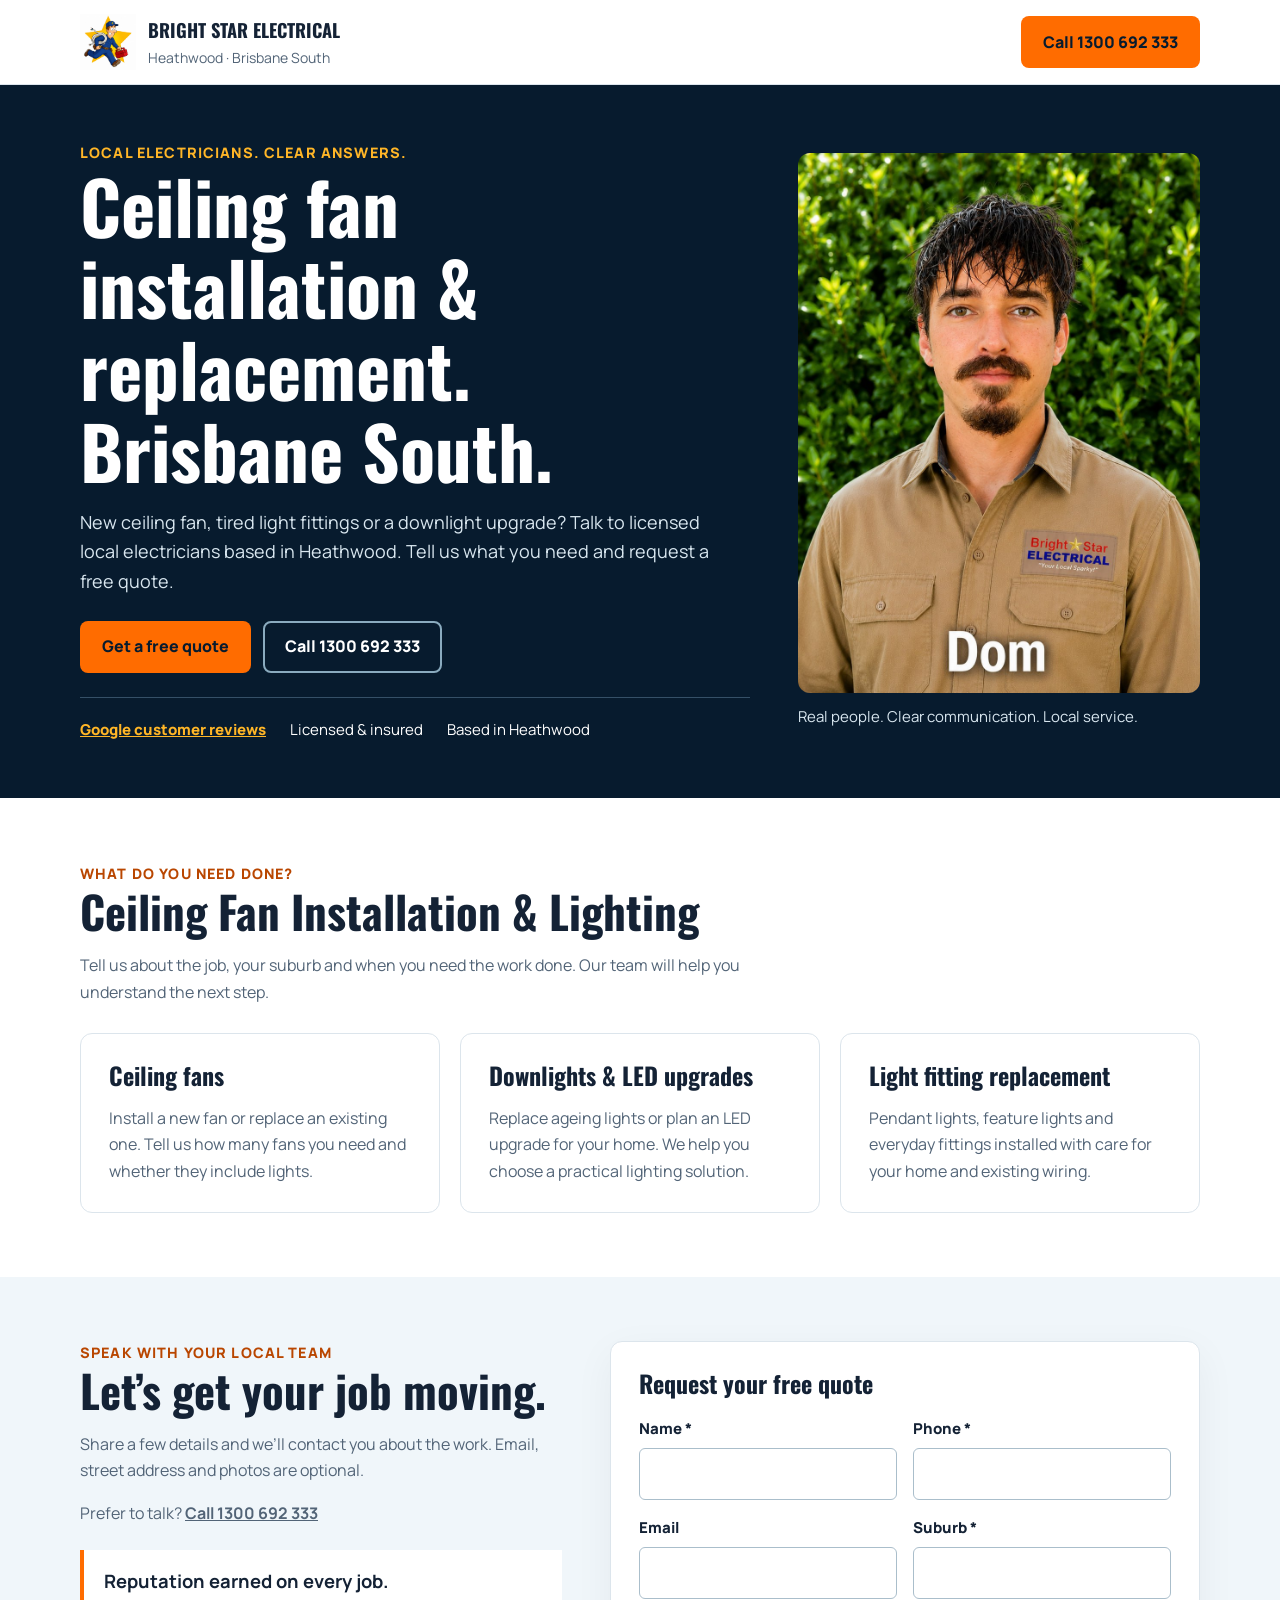
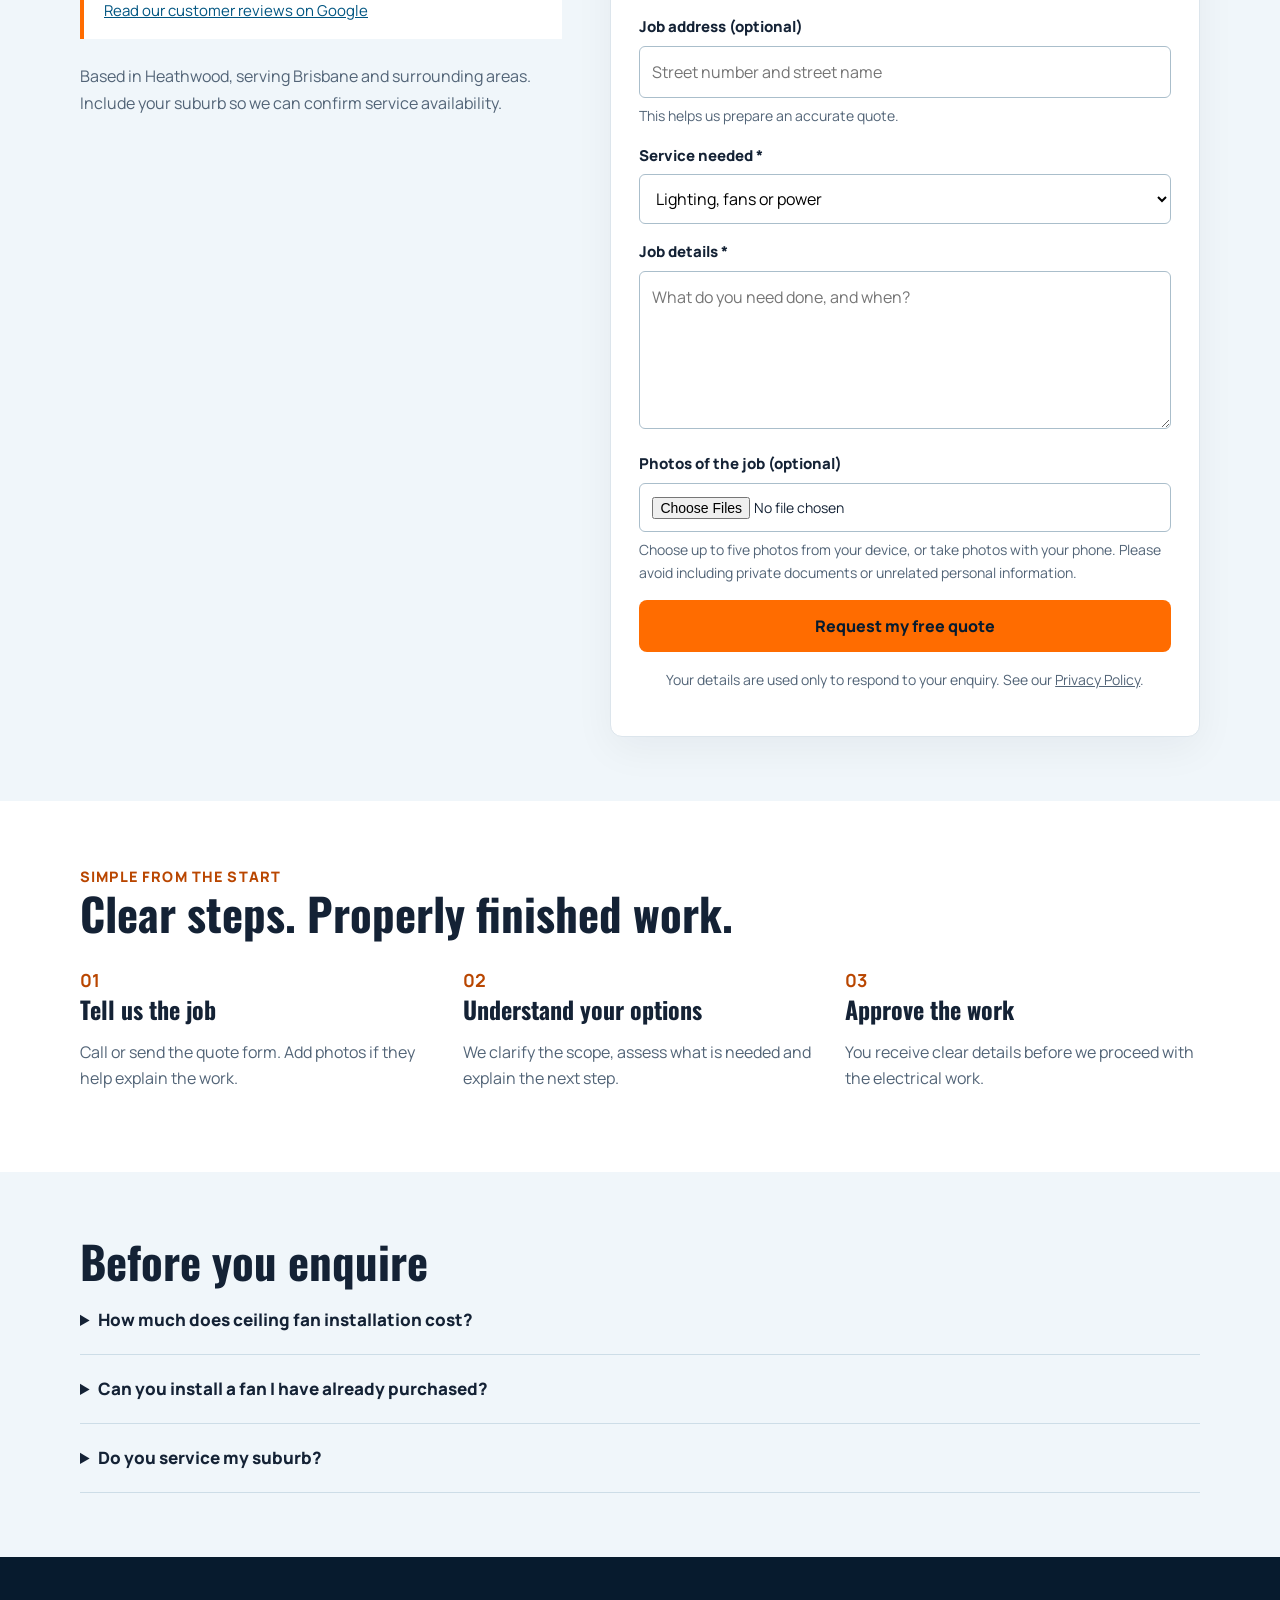
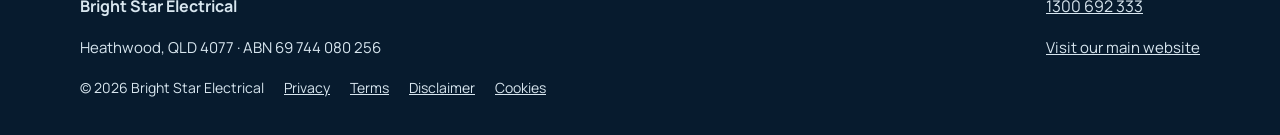
==== ceiling-fans-lighting.html @ 58c9fb5f "Add focused BSE service landing pages for paid search Reuse the confirmed-enquiry handler, add mobil" ====
<!doctype html>
<html lang="en-AU"><head><meta charset="utf-8"><meta name="viewport" content="width=device-width,initial-scale=1"><title>Ceiling Fan Installation & Lighting | Bright Star Electrical | Brisbane South</title><meta name="description" content="Ceiling Fan Installation & Lighting in Brisbane South. Licensed Heathwood-based electricians. Call 1300 692 333 or request a free quote."><meta name="theme-color" content="#071b2e"><meta name="format-detection" content="telephone=no"><link rel="canonical" href="https://www.brightstarelectrical.com.au/ceiling-fans-lighting.html"><link rel="icon" href="images/favicon.gif"><link rel="preconnect" href="https://fonts.googleapis.com"><link rel="preconnect" href="https://fonts.gstatic.com" crossorigin><link href="https://fonts.googleapis.com/css2?family=Manrope:wght@400;500;600;700;800&amp;family=Oswald:wght@500;600;700&amp;display=swap" rel="stylesheet"><link rel="stylesheet" href="landing.css"></head><body>
<header class="nav"><div class="wrap"><a class="brand" href="/"><img src="images/logo.jpg" alt="" width="56" height="56"><div><strong>BRIGHT STAR ELECTRICAL</strong><small>Heathwood · Brisbane South</small></div></a><a class="btn btn-primary" href="tel:1300692333">Call 1300 692 333</a></div></header>
<main><section class="hero"><div class="wrap hero-grid"><div><div class="eyebrow">Local electricians. Clear answers.</div><h1>Ceiling fan installation & replacement.<br>Brisbane South.</h1><p>New ceiling fan, tired light fittings or a downlight upgrade? Talk to licensed local electricians based in Heathwood. Tell us what you need and request a free quote.</p><div class="actions"><a class="btn btn-primary" href="#quote">Get a free quote</a><a class="btn btn-secondary" href="tel:1300692333">Call 1300 692 333</a></div><div class="trust"><a href="https://www.google.com/maps/place/Bright+Star+Electrical/@-27.5869252,152.9959677,13z/data=!4m8!3m7!1s0x6b9149dbbbc18e19:0xa3fe6ffea53fcfa1!8m2!3d-27.6314186!4d152.9908983!9m1!1b1!16s%2Fg%2F11h1mg3xy0?entry=ttu&amp;g_ep=EgoyMDI2MDkxNS4wIKXMDSoASAFQAw%3D%3D" target="_blank" rel="noopener">Google customer reviews</a><span>Licensed &amp; insured</span><span>Based in Heathwood</span></div></div><figure class="hero-photo"><img src="images/team-dom.jpg" alt="Dom, Bright Star Electrical foreman and technician" width="540" height="540" fetchpriority="high"><figcaption>Real people. Clear communication. Local service.</figcaption></figure></div></section>
<section class="section"><div class="wrap"><div class="eyebrow">What do you need done?</div><h2>Ceiling Fan Installation & Lighting</h2><p class="intro">Tell us about the job, your suburb and when you need the work done. Our team will help you understand the next step.</p><div class="cards"><article class="card"><h3>Ceiling fans</h3><p>Install a new fan or replace an existing one. Tell us how many fans you need and whether they include lights.</p></article><article class="card"><h3>Downlights & LED upgrades</h3><p>Replace ageing lights or plan an LED upgrade for your home. We help you choose a practical lighting solution.</p></article><article class="card"><h3>Light fitting replacement</h3><p>Pendant lights, feature lights and everyday fittings installed with care for your home and existing wiring.</p></article></div></div></section>
<section class="section quote" id="quote"><div class="wrap quote-grid"><div class="quote-copy"><div class="eyebrow">Speak with your local team</div><h2>Let’s get your job moving.</h2><p>Share a few details and we’ll contact you about the work. Email, street address and photos are optional.</p><p>Prefer to talk? <a href="tel:1300692333"><strong>Call 1300 692 333</strong></a></p><div class="rating"><strong>Reputation earned on every job.</strong><a href="https://www.google.com/maps/place/Bright+Star+Electrical/@-27.5869252,152.9959677,13z/data=!4m8!3m7!1s0x6b9149dbbbc18e19:0xa3fe6ffea53fcfa1!8m2!3d-27.6314186!4d152.9908983!9m1!1b1!16s%2Fg%2F11h1mg3xy0?entry=ttu&amp;g_ep=EgoyMDI2MDkxNS4wIKXMDSoASAFQAw%3D%3D" target="_blank" rel="noopener">Read our customer reviews on Google</a></div><p>Based in Heathwood, serving Brisbane and surrounding areas. Include your suburb so we can confirm service availability.</p></div><form class="form" id="website-quote-form" enctype="multipart/form-data"><h3 style="margin-bottom:1.25rem">Request your free quote</h3><div class="form-grid"><div class="field"><label for="name">Name *</label><input id="name" name="name" autocomplete="name" required></div><div class="field"><label for="phone">Phone *</label><input id="phone" name="phone" type="tel" autocomplete="tel" required></div><div class="field"><label for="email">Email</label><input id="email" name="email" type="email" autocomplete="email"></div><div class="field"><label for="suburb">Suburb *</label><input id="suburb" name="suburb" autocomplete="address-level2" required></div><div class="field full"><label for="address">Job address (optional)</label><input id="address" name="address" autocomplete="street-address" placeholder="Street number and street name"><small class="file-help">This helps us prepare an accurate quote.</small></div><div class="field full"><label for="service">Service needed *</label><select id="service" name="service" required><option selected>Lighting, fans or power</option><option>Other electrical work</option></select></div><div class="field full"><label for="message">Job details *</label><textarea id="message" name="message" rows="5" placeholder="What do you need done, and when?" required></textarea></div><div class="field full"><label for="photos">Photos of the job (optional)</label><input id="photos" name="photos" type="file" accept="image/*" multiple aria-describedby="photos-help"><small class="file-help" id="photos-help">Choose up to five photos from your device, or take photos with your phone. Please avoid including private documents or unrelated personal information.</small></div><div class="field full"><button class="btn btn-primary" type="submit">Request my free quote</button><p class="form-status" role="status" aria-live="polite"></p><p class="privacy">Your details are used only to respond to your enquiry. See our <a href="privacy.html">Privacy Policy</a>.</p></div></div></form></div></section>
<section class="section"><div class="wrap"><div class="eyebrow">Simple from the start</div><h2>Clear steps. Properly finished work.</h2><div class="steps"><article class="step"><strong>01</strong><h3>Tell us the job</h3><p>Call or send the quote form. Add photos if they help explain the work.</p></article><article class="step"><strong>02</strong><h3>Understand your options</h3><p>We clarify the scope, assess what is needed and explain the next step.</p></article><article class="step"><strong>03</strong><h3>Approve the work</h3><p>You receive clear details before we proceed with the electrical work.</p></article></div></div></section>
<section class="section faq"><div class="wrap"><h2>Before you enquire</h2><details><summary>How much does ceiling fan installation cost?</summary><p>The quote depends on the number of fans, whether we are replacing existing fittings, access and any wiring changes. Send your job details and photos so we can assess the work.</p></details><details><summary>Can you install a fan I have already purchased?</summary><p>Tell us the fan make and model and where you want it installed. We can assess suitability and confirm what is needed for the installation.</p></details><details><summary>Do you service my suburb?</summary><p>We are based in Heathwood and service Brisbane and surrounding areas. Include your suburb in the form or call to confirm availability.</p></details></div></section></main>
<footer><div class="wrap"><div class="footer-row"><div><strong>Bright Star Electrical</strong><p>Heathwood, QLD 4077 · ABN 69 744 080 256</p></div><div><a href="tel:1300692333">1300 692 333</a><p><a href="/">Visit our main website</a></p></div></div><div class="legal"><span>© 2026 Bright Star Electrical</span><a href="privacy.html">Privacy</a><a href="terms.html">Terms</a><a href="disclaimer.html">Disclaimer</a><a href="cookie-notice.html">Cookies</a></div></div></footer><div class="mobile-bar"><a class="btn btn-secondary" href="tel:1300692333">Call now</a><a class="btn btn-primary" href="#quote">Free quote</a></div><script src="site.js" defer></script><script src="landing.js" defer></script></body></html>
---- landing.css ----
:root{--navy:#071b2e;--ink:#142235;--muted:#526477;--orange:#ff6c00;--gold:#ffb627;--line:#dce5ec}*{box-sizing:border-box}html{scroll-behavior:smooth;scroll-padding-top:100px}body{margin:0;font:16px/1.65 Manrope,Arial,sans-serif;color:var(--ink)}a{color:inherit}img{max-width:100%;display:block}.wrap{width:min(1120px,calc(100% - 40px));margin:auto}h1,h2,h3{font-family:Oswald,Arial,sans-serif;line-height:1.12;margin:0}h1{font-size:clamp(2.8rem,5.7vw,4.8rem);max-width:740px}h2{font-size:clamp(2rem,3.5vw,3rem)}h3{font-size:1.5rem}p{margin:1rem 0}.eyebrow{font-size:.9rem;letter-spacing:.08em;font-weight:800;text-transform:uppercase;color:#b94600}.nav{background:white;position:sticky;top:0;z-index:20;border-bottom:1px solid var(--line)}.nav .wrap{min-height:84px;display:flex;align-items:center;justify-content:space-between;gap:20px}.brand{display:flex;align-items:center;gap:12px;text-decoration:none}.brand img{width:56px;height:56px;object-fit:contain}.brand strong{font-family:Oswald;font-size:1.15rem}.brand small{display:block;font-size:.875rem;color:var(--muted)}.btn{display:inline-flex;align-items:center;justify-content:center;text-align:center;min-height:52px;padding:12px 20px;border:2px solid transparent;border-radius:8px;font:800 1rem/1.4 Manrope,Arial,sans-serif;text-decoration:none;cursor:pointer}.btn-primary{background:var(--orange);color:#071b2e}.btn-secondary{color:white;border-color:#8aabbf;background:transparent}.btn:focus-visible,a:focus-visible{outline:3px solid #0075b2;outline-offset:4px}.hero{background:var(--navy);color:white;padding:56px 0}.hero-grid{display:grid;grid-template-columns:1.25fr .75fr;gap:48px;align-items:center}.hero .eyebrow{color:var(--gold)}.hero p{color:#d8e6ef;font-size:1.125rem;max-width:650px}.actions{display:flex;gap:12px;flex-wrap:wrap;margin:24px 0}.trust{display:flex;gap:12px 24px;flex-wrap:wrap;font-size:.9375rem;border-top:1px solid #355067;padding-top:20px}.trust a{color:var(--gold);font-weight:800}.hero-photo{margin:0}.hero-photo img{width:100%;aspect-ratio:1/1;object-fit:cover;border-radius:12px}.hero-photo figcaption{padding-top:12px;font-size:.9375rem;color:#d8e6ef}.section{padding:64px 0}.intro{max-width:720px;color:var(--muted)}.cards{display:grid;grid-template-columns:repeat(3,1fr);gap:20px;margin-top:28px}.card{padding:28px;border:1px solid var(--line);border-radius:12px}.card p{color:var(--muted);margin-bottom:0}.quote{background:#f0f6fa}.quote-grid{display:grid;grid-template-columns:.9fr 1.1fr;gap:48px;align-items:start}.quote-copy{position:sticky;top:120px}.quote-copy p{color:var(--muted)}.rating{border-left:4px solid var(--orange);padding:16px 20px;margin:24px 0;background:white}.rating strong{display:block;font-size:1.15rem}.rating a{font-size:.9375rem;color:#005581}.form{background:white;border:1px solid var(--line);border-radius:12px;padding:28px;box-shadow:0 12px 40px #071b2e0d}.form-grid{display:grid;grid-template-columns:1fr 1fr;gap:16px}.field.full{grid-column:1/-1}.field label{display:block;font-size:.9375rem;font-weight:800;margin-bottom:6px}.field input,.field textarea,.field select{width:100%;min-width:0;padding:12px;border:1px solid #aabecb;border-radius:6px;font:inherit;background:white}.field input:focus,.field textarea:focus,.field select:focus{outline:3px solid #c9e7f6;border-color:#0075b2}.field input[type=file]{font-size:.875rem}.file-help,.privacy{font-size:.875rem;color:var(--muted)}.file-help{display:block;margin-top:6px}.form button{width:100%}.form-status:empty{display:none}.form button:disabled{opacity:.7;cursor:wait}.privacy{text-align:center}.steps{display:grid;grid-template-columns:repeat(3,1fr);gap:28px;margin-top:28px}.step strong{color:#b94600;font-size:1.125rem}.step p{color:var(--muted)}.faq{background:#f0f6fa}.faq details{border-bottom:1px solid #cddde7;padding:20px 0}.faq summary{cursor:pointer;font-weight:800;font-size:1.0625rem}.faq details p{max-width:800px;color:var(--muted)}footer{background:var(--navy);color:#d8e6ef;padding:36px 0}.footer-row{display:flex;gap:20px;justify-content:space-between;flex-wrap:wrap}footer p{font-size:.9375rem}.legal{display:flex;gap:20px;flex-wrap:wrap;font-size:.875rem}.mobile-bar{display:none} @media(max-width:760px){.wrap{width:calc(100% - 32px)}.nav .wrap{min-height:76px;gap:12px}.brand img{width:44px;height:44px}.brand strong{font-size:1rem}.brand small{font-size:.875rem}.nav .btn{padding:10px 12px;font-size:.875rem;min-height:46px}.hero{padding:32px 0}.hero-grid,.quote-grid{grid-template-columns:1fr;gap:28px}.hero-photo{display:none}.hero h1{font-size:clamp(2.3rem,8.8vw,3.5rem)}.hero p{font-size:1rem}.actions .btn{flex:1 1 160px}.trust{gap:8px 18px}.cards,.steps{grid-template-columns:1fr;gap:16px}.section{padding:40px 0}.quote-copy{position:static}.form{padding:20px}.form-grid{grid-template-columns:1fr}.mobile-bar{display:grid;grid-template-columns:1fr 1fr;position:fixed;bottom:0;left:0;right:0;z-index:30;background:white;border-top:1px solid var(--line);padding:8px 12px calc(8px + env(safe-area-inset-bottom));gap:8px}.mobile-bar a{min-height:48px}.mobile-bar .btn-secondary{background:var(--navy);color:white;border:0}body{padding-bottom:85px}}@media(prefers-reduced-motion:reduce){html{scroll-behavior:auto}}
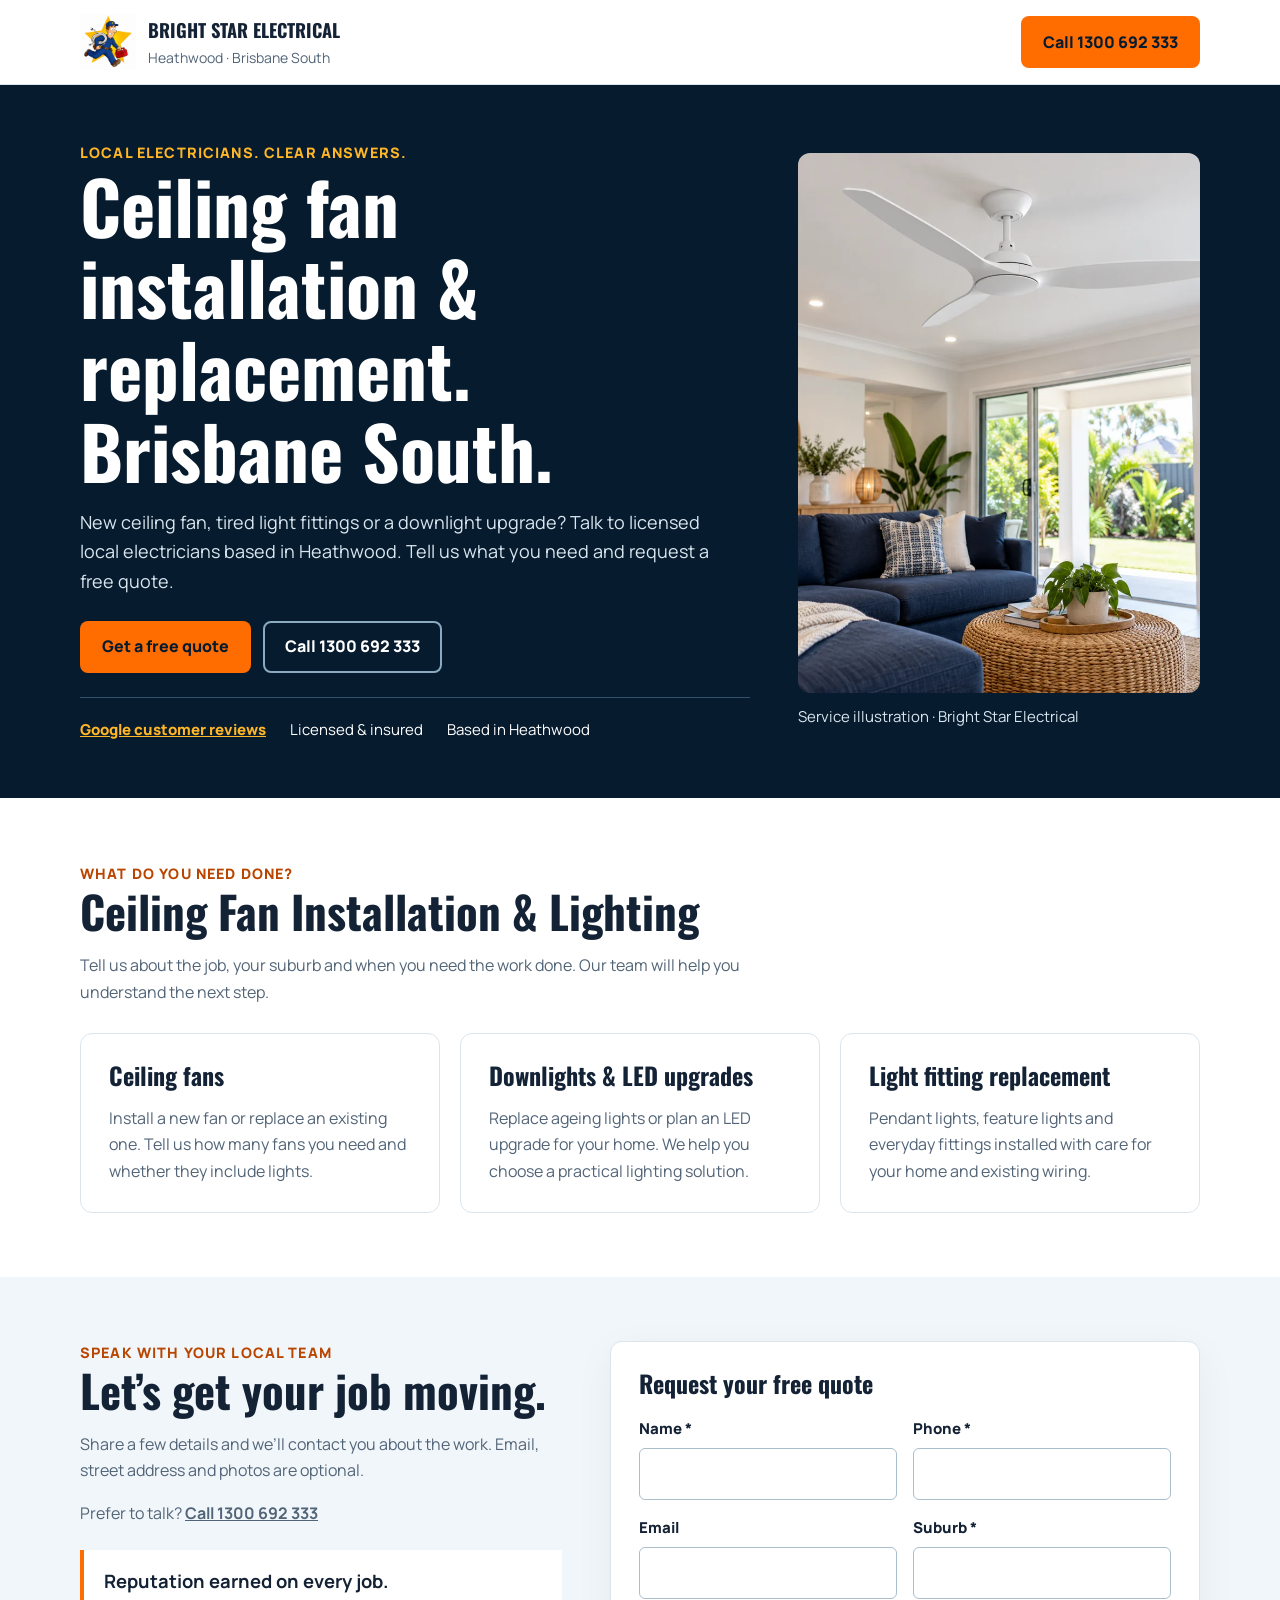
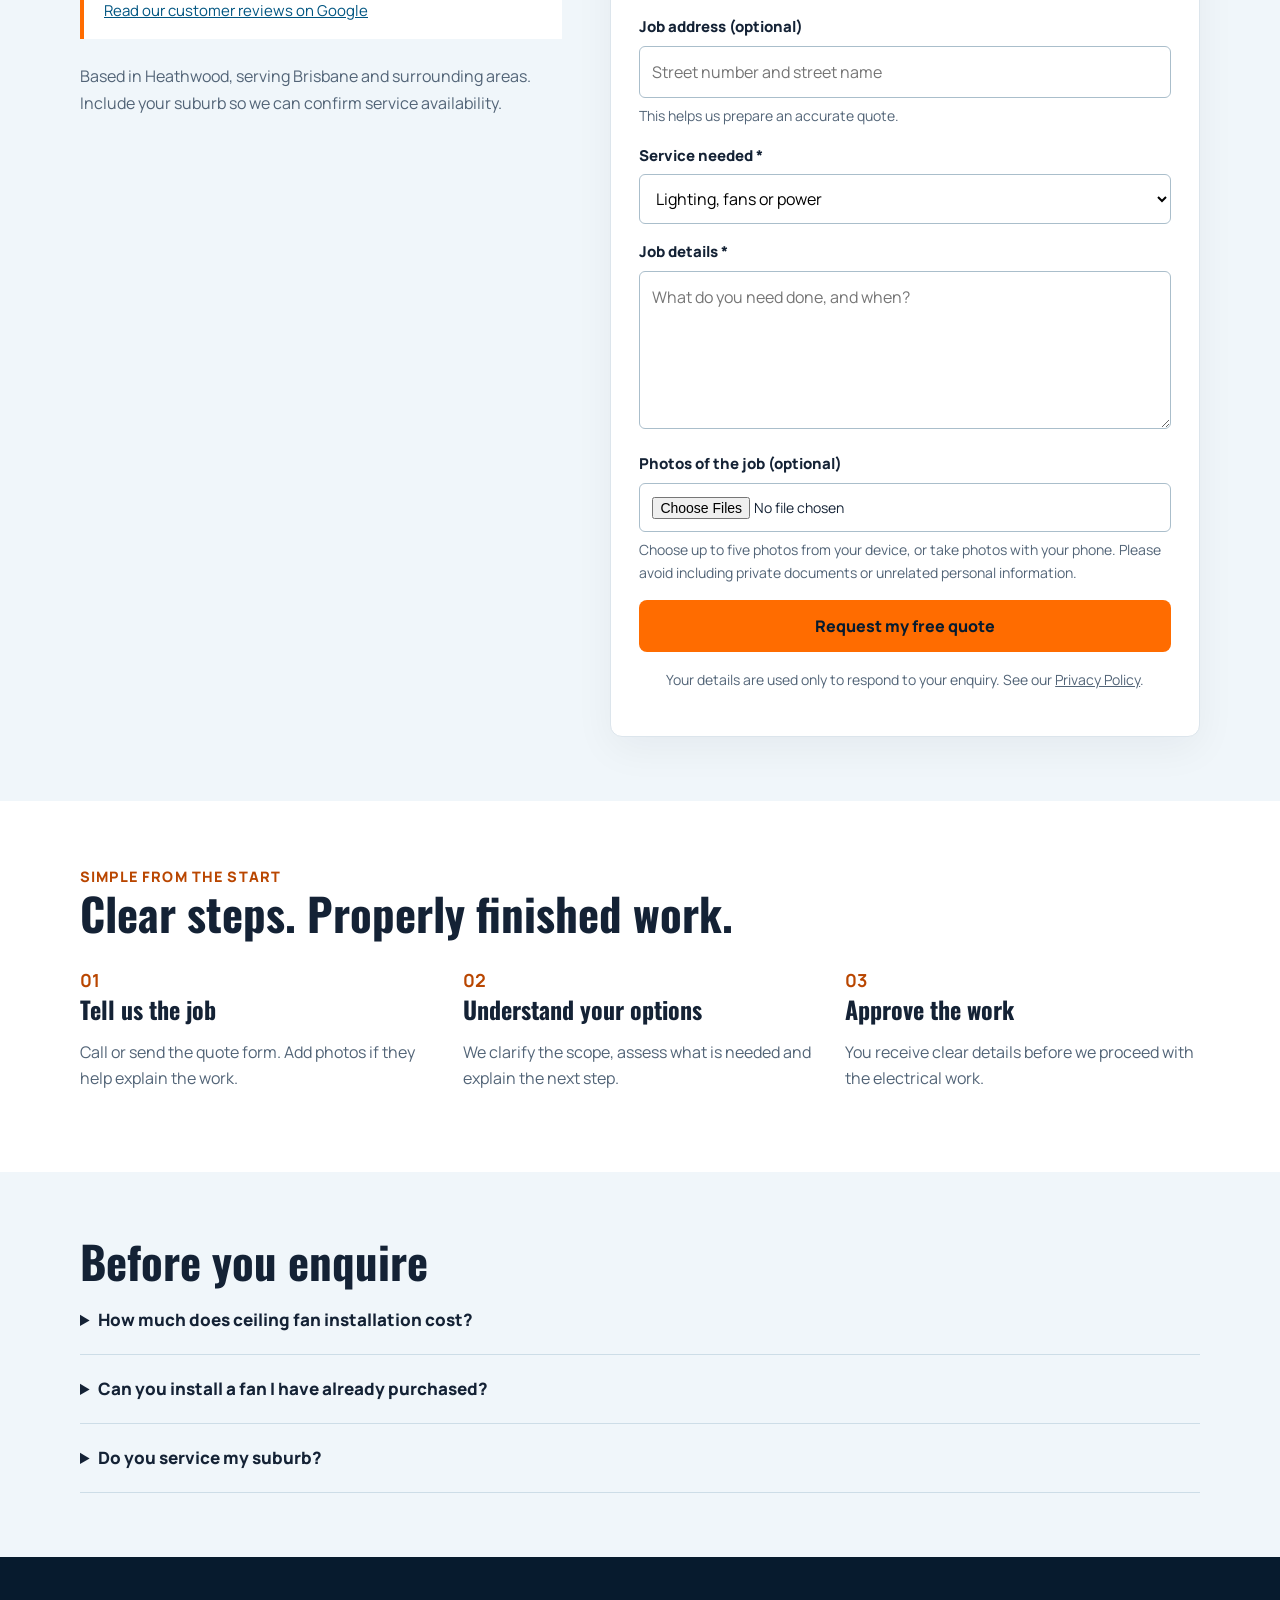
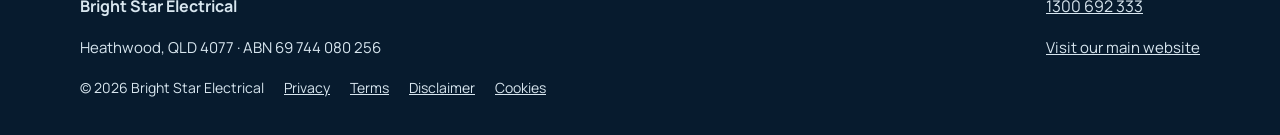
==== commit c3235710: "Use unique service illustrations for BSE landing-page heroes" ====
--- a/ceiling-fans-lighting.html
+++ b/ceiling-fans-lighting.html
@@ -1,7 +1,7 @@
 <!doctype html>
 <html lang="en-AU"><head><meta charset="utf-8"><meta name="viewport" content="width=device-width,initial-scale=1"><title>Ceiling Fan Installation & Lighting | Bright Star Electrical | Brisbane South</title><meta name="description" content="Ceiling Fan Installation & Lighting in Brisbane South. Licensed Heathwood-based electricians. Call 1300 692 333 or request a free quote."><meta name="theme-color" content="#071b2e"><meta name="format-detection" content="telephone=no"><link rel="canonical" href="https://www.brightstarelectrical.com.au/ceiling-fans-lighting.html"><link rel="icon" href="images/favicon.gif"><link rel="preconnect" href="https://fonts.googleapis.com"><link rel="preconnect" href="https://fonts.gstatic.com" crossorigin><link href="https://fonts.googleapis.com/css2?family=Manrope:wght@400;500;600;700;800&amp;family=Oswald:wght@500;600;700&amp;display=swap" rel="stylesheet"><link rel="stylesheet" href="landing.css"></head><body>
 <header class="nav"><div class="wrap"><a class="brand" href="/"><img src="images/logo.jpg" alt="" width="56" height="56"><div><strong>BRIGHT STAR ELECTRICAL</strong><small>Heathwood · Brisbane South</small></div></a><a class="btn btn-primary" href="tel:1300692333">Call 1300 692 333</a></div></header>
-<main><section class="hero"><div class="wrap hero-grid"><div><div class="eyebrow">Local electricians. Clear answers.</div><h1>Ceiling fan installation & replacement.<br>Brisbane South.</h1><p>New ceiling fan, tired light fittings or a downlight upgrade? Talk to licensed local electricians based in Heathwood. Tell us what you need and request a free quote.</p><div class="actions"><a class="btn btn-primary" href="#quote">Get a free quote</a><a class="btn btn-secondary" href="tel:1300692333">Call 1300 692 333</a></div><div class="trust"><a href="https://www.google.com/maps/place/Bright+Star+Electrical/@-27.5869252,152.9959677,13z/data=!4m8!3m7!1s0x6b9149dbbbc18e19:0xa3fe6ffea53fcfa1!8m2!3d-27.6314186!4d152.9908983!9m1!1b1!16s%2Fg%2F11h1mg3xy0?entry=ttu&amp;g_ep=EgoyMDI2MDkxNS4wIKXMDSoASAFQAw%3D%3D" target="_blank" rel="noopener">Google customer reviews</a><span>Licensed &amp; insured</span><span>Based in Heathwood</span></div></div><figure class="hero-photo"><img src="images/team-dom.jpg" alt="Dom, Bright Star Electrical foreman and technician" width="540" height="540" fetchpriority="high"><figcaption>Real people. Clear communication. Local service.</figcaption></figure></div></section>
+<main><section class="hero"><div class="wrap hero-grid"><div><div class="eyebrow">Local electricians. Clear answers.</div><h1>Ceiling fan installation & replacement.<br>Brisbane South.</h1><p>New ceiling fan, tired light fittings or a downlight upgrade? Talk to licensed local electricians based in Heathwood. Tell us what you need and request a free quote.</p><div class="actions"><a class="btn btn-primary" href="#quote">Get a free quote</a><a class="btn btn-secondary" href="tel:1300692333">Call 1300 692 333</a></div><div class="trust"><a href="https://www.google.com/maps/place/Bright+Star+Electrical/@-27.5869252,152.9959677,13z/data=!4m8!3m7!1s0x6b9149dbbbc18e19:0xa3fe6ffea53fcfa1!8m2!3d-27.6314186!4d152.9908983!9m1!1b1!16s%2Fg%2F11h1mg3xy0?entry=ttu&amp;g_ep=EgoyMDI2MDkxNS4wIKXMDSoASAFQAw%3D%3D" target="_blank" rel="noopener">Google customer reviews</a><span>Licensed &amp; insured</span><span>Based in Heathwood</span></div></div><figure class="hero-photo"><img src="images/hero-ceiling-fans.webp" alt="Illustration of a modern ceiling fan and LED lighting in an Australian living room" width="540" height="540" fetchpriority="high"><figcaption>Service illustration · Bright Star Electrical</figcaption></figure></div></section>
 <section class="section"><div class="wrap"><div class="eyebrow">What do you need done?</div><h2>Ceiling Fan Installation & Lighting</h2><p class="intro">Tell us about the job, your suburb and when you need the work done. Our team will help you understand the next step.</p><div class="cards"><article class="card"><h3>Ceiling fans</h3><p>Install a new fan or replace an existing one. Tell us how many fans you need and whether they include lights.</p></article><article class="card"><h3>Downlights & LED upgrades</h3><p>Replace ageing lights or plan an LED upgrade for your home. We help you choose a practical lighting solution.</p></article><article class="card"><h3>Light fitting replacement</h3><p>Pendant lights, feature lights and everyday fittings installed with care for your home and existing wiring.</p></article></div></div></section>
 <section class="section quote" id="quote"><div class="wrap quote-grid"><div class="quote-copy"><div class="eyebrow">Speak with your local team</div><h2>Let’s get your job moving.</h2><p>Share a few details and we’ll contact you about the work. Email, street address and photos are optional.</p><p>Prefer to talk? <a href="tel:1300692333"><strong>Call 1300 692 333</strong></a></p><div class="rating"><strong>Reputation earned on every job.</strong><a href="https://www.google.com/maps/place/Bright+Star+Electrical/@-27.5869252,152.9959677,13z/data=!4m8!3m7!1s0x6b9149dbbbc18e19:0xa3fe6ffea53fcfa1!8m2!3d-27.6314186!4d152.9908983!9m1!1b1!16s%2Fg%2F11h1mg3xy0?entry=ttu&amp;g_ep=EgoyMDI2MDkxNS4wIKXMDSoASAFQAw%3D%3D" target="_blank" rel="noopener">Read our customer reviews on Google</a></div><p>Based in Heathwood, serving Brisbane and surrounding areas. Include your suburb so we can confirm service availability.</p></div><form class="form" id="website-quote-form" enctype="multipart/form-data"><h3 style="margin-bottom:1.25rem">Request your free quote</h3><div class="form-grid"><div class="field"><label for="name">Name *</label><input id="name" name="name" autocomplete="name" required></div><div class="field"><label for="phone">Phone *</label><input id="phone" name="phone" type="tel" autocomplete="tel" required></div><div class="field"><label for="email">Email</label><input id="email" name="email" type="email" autocomplete="email"></div><div class="field"><label for="suburb">Suburb *</label><input id="suburb" name="suburb" autocomplete="address-level2" required></div><div class="field full"><label for="address">Job address (optional)</label><input id="address" name="address" autocomplete="street-address" placeholder="Street number and street name"><small class="file-help">This helps us prepare an accurate quote.</small></div><div class="field full"><label for="service">Service needed *</label><select id="service" name="service" required><option selected>Lighting, fans or power</option><option>Other electrical work</option></select></div><div class="field full"><label for="message">Job details *</label><textarea id="message" name="message" rows="5" placeholder="What do you need done, and when?" required></textarea></div><div class="field full"><label for="photos">Photos of the job (optional)</label><input id="photos" name="photos" type="file" accept="image/*" multiple aria-describedby="photos-help"><small class="file-help" id="photos-help">Choose up to five photos from your device, or take photos with your phone. Please avoid including private documents or unrelated personal information.</small></div><div class="field full"><button class="btn btn-primary" type="submit">Request my free quote</button><p class="form-status" role="status" aria-live="polite"></p><p class="privacy">Your details are used only to respond to your enquiry. See our <a href="privacy.html">Privacy Policy</a>.</p></div></div></form></div></section>
 <section class="section"><div class="wrap"><div class="eyebrow">Simple from the start</div><h2>Clear steps. Properly finished work.</h2><div class="steps"><article class="step"><strong>01</strong><h3>Tell us the job</h3><p>Call or send the quote form. Add photos if they help explain the work.</p></article><article class="step"><strong>02</strong><h3>Understand your options</h3><p>We clarify the scope, assess what is needed and explain the next step.</p></article><article class="step"><strong>03</strong><h3>Approve the work</h3><p>You receive clear details before we proceed with the electrical work.</p></article></div></div></section>
--- a/landing.css
+++ b/landing.css
@@ -1,2 +1,2 @@
 
-:root{--navy:#071b2e;--ink:#142235;--muted:#526477;--orange:#ff6c00;--gold:#ffb627;--line:#dce5ec}*{box-sizing:border-box}html{scroll-behavior:smooth;scroll-padding-top:100px}body{margin:0;font:16px/1.65 Manrope,Arial,sans-serif;color:var(--ink)}a{color:inherit}img{max-width:100%;display:block}.wrap{width:min(1120px,calc(100% - 40px));margin:auto}h1,h2,h3{font-family:Oswald,Arial,sans-serif;line-height:1.12;margin:0}h1{font-size:clamp(2.8rem,5.7vw,4.8rem);max-width:740px}h2{font-size:clamp(2rem,3.5vw,3rem)}h3{font-size:1.5rem}p{margin:1rem 0}.eyebrow{font-size:.9rem;letter-spacing:.08em;font-weight:800;text-transform:uppercase;color:#b94600}.nav{background:white;position:sticky;top:0;z-index:20;border-bottom:1px solid var(--line)}.nav .wrap{min-height:84px;display:flex;align-items:center;justify-content:space-between;gap:20px}.brand{display:flex;align-items:center;gap:12px;text-decoration:none}.brand img{width:56px;height:56px;object-fit:contain}.brand strong{font-family:Oswald;font-size:1.15rem}.brand small{display:block;font-size:.875rem;color:var(--muted)}.btn{display:inline-flex;align-items:center;justify-content:center;text-align:center;min-height:52px;padding:12px 20px;border:2px solid transparent;border-radius:8px;font:800 1rem/1.4 Manrope,Arial,sans-serif;text-decoration:none;cursor:pointer}.btn-primary{background:var(--orange);color:#071b2e}.btn-secondary{color:white;border-color:#8aabbf;background:transparent}.btn:focus-visible,a:focus-visible{outline:3px solid #0075b2;outline-offset:4px}.hero{background:var(--navy);color:white;padding:56px 0}.hero-grid{display:grid;grid-template-columns:1.25fr .75fr;gap:48px;align-items:center}.hero .eyebrow{color:var(--gold)}.hero p{color:#d8e6ef;font-size:1.125rem;max-width:650px}.actions{display:flex;gap:12px;flex-wrap:wrap;margin:24px 0}.trust{display:flex;gap:12px 24px;flex-wrap:wrap;font-size:.9375rem;border-top:1px solid #355067;padding-top:20px}.trust a{color:var(--gold);font-weight:800}.hero-photo{margin:0}.hero-photo img{width:100%;aspect-ratio:1/1;object-fit:cover;border-radius:12px}.hero-photo figcaption{padding-top:12px;font-size:.9375rem;color:#d8e6ef}.section{padding:64px 0}.intro{max-width:720px;color:var(--muted)}.cards{display:grid;grid-template-columns:repeat(3,1fr);gap:20px;margin-top:28px}.card{padding:28px;border:1px solid var(--line);border-radius:12px}.card p{color:var(--muted);margin-bottom:0}.quote{background:#f0f6fa}.quote-grid{display:grid;grid-template-columns:.9fr 1.1fr;gap:48px;align-items:start}.quote-copy{position:sticky;top:120px}.quote-copy p{color:var(--muted)}.rating{border-left:4px solid var(--orange);padding:16px 20px;margin:24px 0;background:white}.rating strong{display:block;font-size:1.15rem}.rating a{font-size:.9375rem;color:#005581}.form{background:white;border:1px solid var(--line);border-radius:12px;padding:28px;box-shadow:0 12px 40px #071b2e0d}.form-grid{display:grid;grid-template-columns:1fr 1fr;gap:16px}.field.full{grid-column:1/-1}.field label{display:block;font-size:.9375rem;font-weight:800;margin-bottom:6px}.field input,.field textarea,.field select{width:100%;min-width:0;padding:12px;border:1px solid #aabecb;border-radius:6px;font:inherit;background:white}.field input:focus,.field textarea:focus,.field select:focus{outline:3px solid #c9e7f6;border-color:#0075b2}.field input[type=file]{font-size:.875rem}.file-help,.privacy{font-size:.875rem;color:var(--muted)}.file-help{display:block;margin-top:6px}.form button{width:100%}.form-status:empty{display:none}.form button:disabled{opacity:.7;cursor:wait}.privacy{text-align:center}.steps{display:grid;grid-template-columns:repeat(3,1fr);gap:28px;margin-top:28px}.step strong{color:#b94600;font-size:1.125rem}.step p{color:var(--muted)}.faq{background:#f0f6fa}.faq details{border-bottom:1px solid #cddde7;padding:20px 0}.faq summary{cursor:pointer;font-weight:800;font-size:1.0625rem}.faq details p{max-width:800px;color:var(--muted)}footer{background:var(--navy);color:#d8e6ef;padding:36px 0}.footer-row{display:flex;gap:20px;justify-content:space-between;flex-wrap:wrap}footer p{font-size:.9375rem}.legal{display:flex;gap:20px;flex-wrap:wrap;font-size:.875rem}.mobile-bar{display:none} @media(max-width:760px){.wrap{width:calc(100% - 32px)}.nav .wrap{min-height:76px;gap:12px}.brand img{width:44px;height:44px}.brand strong{font-size:1rem}.brand small{font-size:.875rem}.nav .btn{padding:10px 12px;font-size:.875rem;min-height:46px}.hero{padding:32px 0}.hero-grid,.quote-grid{grid-template-columns:1fr;gap:28px}.hero-photo{display:none}.hero h1{font-size:clamp(2.3rem,8.8vw,3.5rem)}.hero p{font-size:1rem}.actions .btn{flex:1 1 160px}.trust{gap:8px 18px}.cards,.steps{grid-template-columns:1fr;gap:16px}.section{padding:40px 0}.quote-copy{position:static}.form{padding:20px}.form-grid{grid-template-columns:1fr}.mobile-bar{display:grid;grid-template-columns:1fr 1fr;position:fixed;bottom:0;left:0;right:0;z-index:30;background:white;border-top:1px solid var(--line);padding:8px 12px calc(8px + env(safe-area-inset-bottom));gap:8px}.mobile-bar a{min-height:48px}.mobile-bar .btn-secondary{background:var(--navy);color:white;border:0}body{padding-bottom:85px}}@media(prefers-reduced-motion:reduce){html{scroll-behavior:auto}}
+:root{--navy:#071b2e;--ink:#142235;--muted:#526477;--orange:#ff6c00;--gold:#ffb627;--line:#dce5ec}*{box-sizing:border-box}html{scroll-behavior:smooth;scroll-padding-top:100px}body{margin:0;font:16px/1.65 Manrope,Arial,sans-serif;color:var(--ink)}a{color:inherit}img{max-width:100%;display:block}.wrap{width:min(1120px,calc(100% - 40px));margin:auto}h1,h2,h3{font-family:Oswald,Arial,sans-serif;line-height:1.12;margin:0}h1{font-size:clamp(2.8rem,5.7vw,4.8rem);max-width:740px}h2{font-size:clamp(2rem,3.5vw,3rem)}h3{font-size:1.5rem}p{margin:1rem 0}.eyebrow{font-size:.9rem;letter-spacing:.08em;font-weight:800;text-transform:uppercase;color:#b94600}.nav{background:white;position:sticky;top:0;z-index:20;border-bottom:1px solid var(--line)}.nav .wrap{min-height:84px;display:flex;align-items:center;justify-content:space-between;gap:20px}.brand{display:flex;align-items:center;gap:12px;text-decoration:none}.brand img{width:56px;height:56px;object-fit:contain}.brand strong{font-family:Oswald;font-size:1.15rem}.brand small{display:block;font-size:.875rem;color:var(--muted)}.btn{display:inline-flex;align-items:center;justify-content:center;text-align:center;min-height:52px;padding:12px 20px;border:2px solid transparent;border-radius:8px;font:800 1rem/1.4 Manrope,Arial,sans-serif;text-decoration:none;cursor:pointer}.btn-primary{background:var(--orange);color:#071b2e}.btn-secondary{color:white;border-color:#8aabbf;background:transparent}.btn:focus-visible,a:focus-visible{outline:3px solid #0075b2;outline-offset:4px}.hero{background:var(--navy);color:white;padding:56px 0}.hero-grid{display:grid;grid-template-columns:1.25fr .75fr;gap:48px;align-items:center}.hero .eyebrow{color:var(--gold)}.hero p{color:#d8e6ef;font-size:1.125rem;max-width:650px}.actions{display:flex;gap:12px;flex-wrap:wrap;margin:24px 0}.trust{display:flex;gap:12px 24px;flex-wrap:wrap;font-size:.9375rem;border-top:1px solid #355067;padding-top:20px}.trust a{color:var(--gold);font-weight:800}.hero-photo{margin:0}.hero-photo img{width:100%;aspect-ratio:1/1;object-fit:cover;border-radius:12px}.hero-photo figcaption{padding-top:12px;font-size:.9375rem;color:#d8e6ef}.section{padding:64px 0}.intro{max-width:720px;color:var(--muted)}.cards{display:grid;grid-template-columns:repeat(3,1fr);gap:20px;margin-top:28px}.card{padding:28px;border:1px solid var(--line);border-radius:12px}.card p{color:var(--muted);margin-bottom:0}.quote{background:#f0f6fa}.quote-grid{display:grid;grid-template-columns:.9fr 1.1fr;gap:48px;align-items:start}.quote-copy{position:sticky;top:120px}.quote-copy p{color:var(--muted)}.rating{border-left:4px solid var(--orange);padding:16px 20px;margin:24px 0;background:white}.rating strong{display:block;font-size:1.15rem}.rating a{font-size:.9375rem;color:#005581}.form{background:white;border:1px solid var(--line);border-radius:12px;padding:28px;box-shadow:0 12px 40px #071b2e0d}.form-grid{display:grid;grid-template-columns:1fr 1fr;gap:16px}.field.full{grid-column:1/-1}.field label{display:block;font-size:.9375rem;font-weight:800;margin-bottom:6px}.field input,.field textarea,.field select{width:100%;min-width:0;padding:12px;border:1px solid #aabecb;border-radius:6px;font:inherit;background:white}.field input:focus,.field textarea:focus,.field select:focus{outline:3px solid #c9e7f6;border-color:#0075b2}.field input[type=file]{font-size:.875rem}.file-help,.privacy{font-size:.875rem;color:var(--muted)}.file-help{display:block;margin-top:6px}.form button{width:100%}.form-status:empty{display:none}.form button:disabled{opacity:.7;cursor:wait}.privacy{text-align:center}.steps{display:grid;grid-template-columns:repeat(3,1fr);gap:28px;margin-top:28px}.step strong{color:#b94600;font-size:1.125rem}.step p{color:var(--muted)}.faq{background:#f0f6fa}.faq details{border-bottom:1px solid #cddde7;padding:20px 0}.faq summary{cursor:pointer;font-weight:800;font-size:1.0625rem}.faq details p{max-width:800px;color:var(--muted)}footer{background:var(--navy);color:#d8e6ef;padding:36px 0}.footer-row{display:flex;gap:20px;justify-content:space-between;flex-wrap:wrap}footer p{font-size:.9375rem}.legal{display:flex;gap:20px;flex-wrap:wrap;font-size:.875rem}.mobile-bar{display:none} @media(max-width:760px){.wrap{width:calc(100% - 32px)}.nav .wrap{min-height:76px;gap:12px}.brand img{width:44px;height:44px}.brand strong{font-size:1rem}.brand small{font-size:.875rem}.nav .btn{padding:10px 12px;font-size:.875rem;min-height:46px}.hero{padding:32px 0}.hero-grid,.quote-grid{grid-template-columns:1fr;gap:28px}.hero-photo{display:block;max-width:420px;width:100%;margin:0 auto}.hero-photo img{aspect-ratio:4/3}.hero h1{font-size:clamp(2.3rem,8.8vw,3.5rem)}.hero p{font-size:1rem}.actions .btn{flex:1 1 160px}.trust{gap:8px 18px}.cards,.steps{grid-template-columns:1fr;gap:16px}.section{padding:40px 0}.quote-copy{position:static}.form{padding:20px}.form-grid{grid-template-columns:1fr}.mobile-bar{display:grid;grid-template-columns:1fr 1fr;position:fixed;bottom:0;left:0;right:0;z-index:30;background:white;border-top:1px solid var(--line);padding:8px 12px calc(8px + env(safe-area-inset-bottom));gap:8px}.mobile-bar a{min-height:48px}.mobile-bar .btn-secondary{background:var(--navy);color:white;border:0}body{padding-bottom:85px}}@media(prefers-reduced-motion:reduce){html{scroll-behavior:auto}}
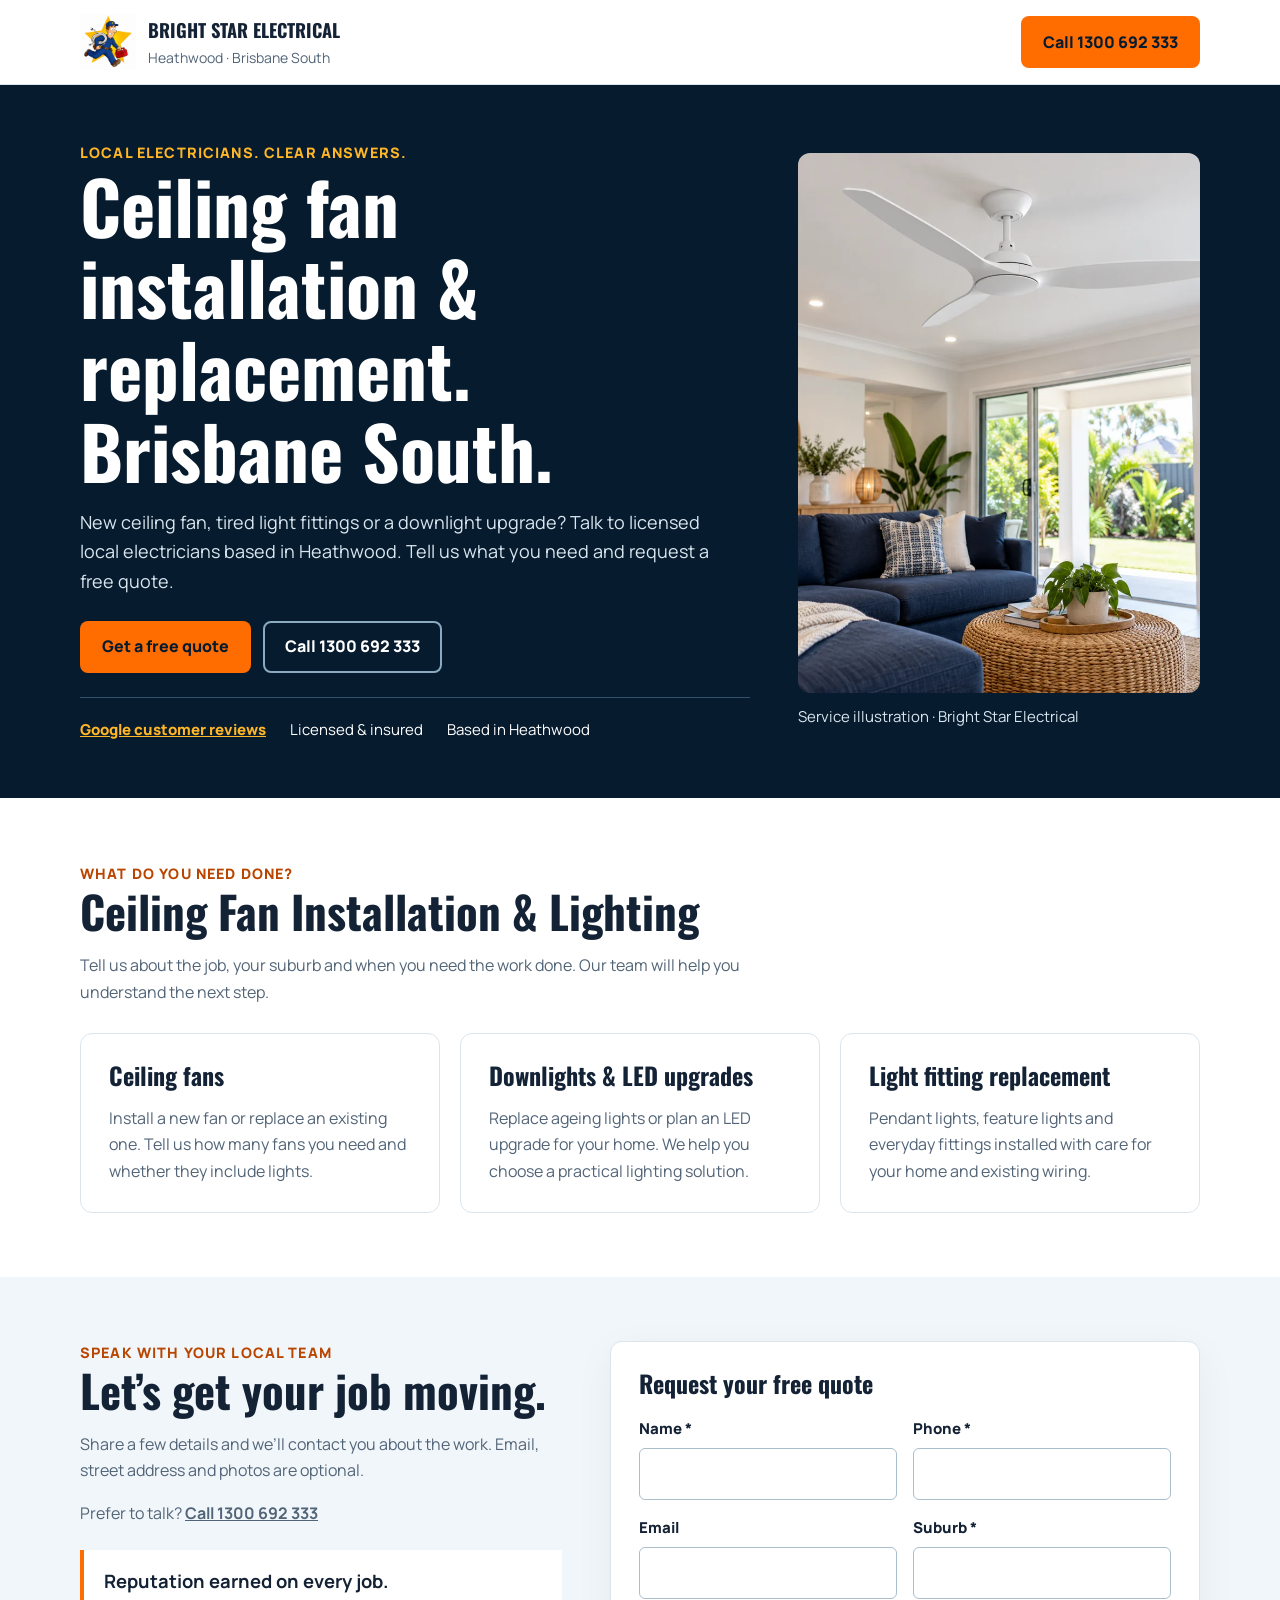
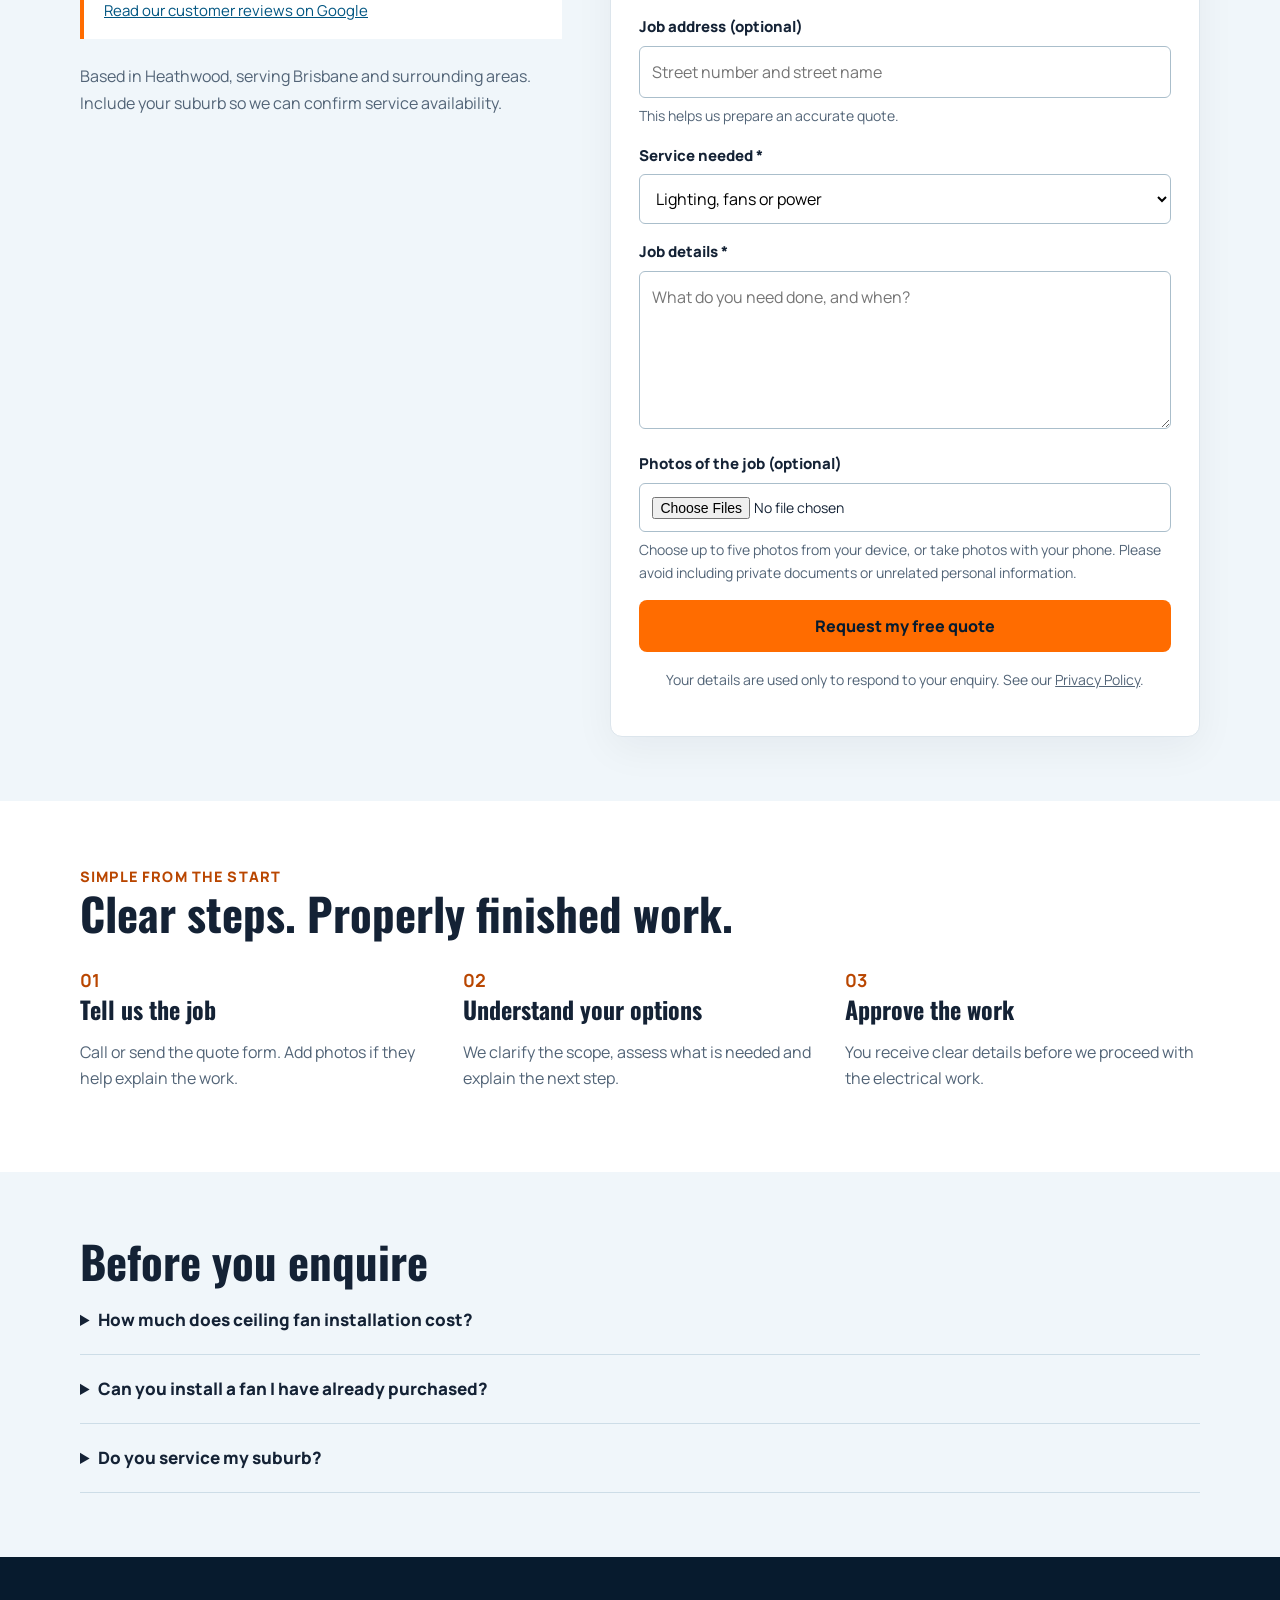
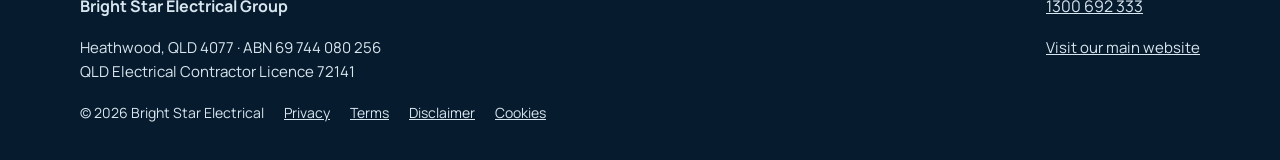
==== commit 84acdc29: "Restore the Google five-star homepage hero and publish BSE contractor details" ====
--- a/ceiling-fans-lighting.html
+++ b/ceiling-fans-lighting.html
@@ -6,4 +6,4 @@
 <section class="section quote" id="quote"><div class="wrap quote-grid"><div class="quote-copy"><div class="eyebrow">Speak with your local team</div><h2>Let’s get your job moving.</h2><p>Share a few details and we’ll contact you about the work. Email, street address and photos are optional.</p><p>Prefer to talk? <a href="tel:1300692333"><strong>Call 1300 692 333</strong></a></p><div class="rating"><strong>Reputation earned on every job.</strong><a href="https://www.google.com/maps/place/Bright+Star+Electrical/@-27.5869252,152.9959677,13z/data=!4m8!3m7!1s0x6b9149dbbbc18e19:0xa3fe6ffea53fcfa1!8m2!3d-27.6314186!4d152.9908983!9m1!1b1!16s%2Fg%2F11h1mg3xy0?entry=ttu&amp;g_ep=EgoyMDI2MDkxNS4wIKXMDSoASAFQAw%3D%3D" target="_blank" rel="noopener">Read our customer reviews on Google</a></div><p>Based in Heathwood, serving Brisbane and surrounding areas. Include your suburb so we can confirm service availability.</p></div><form class="form" id="website-quote-form" enctype="multipart/form-data"><h3 style="margin-bottom:1.25rem">Request your free quote</h3><div class="form-grid"><div class="field"><label for="name">Name *</label><input id="name" name="name" autocomplete="name" required></div><div class="field"><label for="phone">Phone *</label><input id="phone" name="phone" type="tel" autocomplete="tel" required></div><div class="field"><label for="email">Email</label><input id="email" name="email" type="email" autocomplete="email"></div><div class="field"><label for="suburb">Suburb *</label><input id="suburb" name="suburb" autocomplete="address-level2" required></div><div class="field full"><label for="address">Job address (optional)</label><input id="address" name="address" autocomplete="street-address" placeholder="Street number and street name"><small class="file-help">This helps us prepare an accurate quote.</small></div><div class="field full"><label for="service">Service needed *</label><select id="service" name="service" required><option selected>Lighting, fans or power</option><option>Other electrical work</option></select></div><div class="field full"><label for="message">Job details *</label><textarea id="message" name="message" rows="5" placeholder="What do you need done, and when?" required></textarea></div><div class="field full"><label for="photos">Photos of the job (optional)</label><input id="photos" name="photos" type="file" accept="image/*" multiple aria-describedby="photos-help"><small class="file-help" id="photos-help">Choose up to five photos from your device, or take photos with your phone. Please avoid including private documents or unrelated personal information.</small></div><div class="field full"><button class="btn btn-primary" type="submit">Request my free quote</button><p class="form-status" role="status" aria-live="polite"></p><p class="privacy">Your details are used only to respond to your enquiry. See our <a href="privacy.html">Privacy Policy</a>.</p></div></div></form></div></section>
 <section class="section"><div class="wrap"><div class="eyebrow">Simple from the start</div><h2>Clear steps. Properly finished work.</h2><div class="steps"><article class="step"><strong>01</strong><h3>Tell us the job</h3><p>Call or send the quote form. Add photos if they help explain the work.</p></article><article class="step"><strong>02</strong><h3>Understand your options</h3><p>We clarify the scope, assess what is needed and explain the next step.</p></article><article class="step"><strong>03</strong><h3>Approve the work</h3><p>You receive clear details before we proceed with the electrical work.</p></article></div></div></section>
 <section class="section faq"><div class="wrap"><h2>Before you enquire</h2><details><summary>How much does ceiling fan installation cost?</summary><p>The quote depends on the number of fans, whether we are replacing existing fittings, access and any wiring changes. Send your job details and photos so we can assess the work.</p></details><details><summary>Can you install a fan I have already purchased?</summary><p>Tell us the fan make and model and where you want it installed. We can assess suitability and confirm what is needed for the installation.</p></details><details><summary>Do you service my suburb?</summary><p>We are based in Heathwood and service Brisbane and surrounding areas. Include your suburb in the form or call to confirm availability.</p></details></div></section></main>
-<footer><div class="wrap"><div class="footer-row"><div><strong>Bright Star Electrical</strong><p>Heathwood, QLD 4077 · ABN 69 744 080 256</p></div><div><a href="tel:1300692333">1300 692 333</a><p><a href="/">Visit our main website</a></p></div></div><div class="legal"><span>© 2026 Bright Star Electrical</span><a href="privacy.html">Privacy</a><a href="terms.html">Terms</a><a href="disclaimer.html">Disclaimer</a><a href="cookie-notice.html">Cookies</a></div></div></footer><div class="mobile-bar"><a class="btn btn-secondary" href="tel:1300692333">Call now</a><a class="btn btn-primary" href="#quote">Free quote</a></div><script src="site.js" defer></script><script src="landing.js" defer></script></body></html>+<footer><div class="wrap"><div class="footer-row"><div><strong>Bright Star Electrical Group</strong><p>Heathwood, QLD 4077 · ABN 69 744 080 256<br>QLD Electrical Contractor Licence 72141</p></div><div><a href="tel:1300692333">1300 692 333</a><p><a href="/">Visit our main website</a></p></div></div><div class="legal"><span>© 2026 Bright Star Electrical</span><a href="privacy.html">Privacy</a><a href="terms.html">Terms</a><a href="disclaimer.html">Disclaimer</a><a href="cookie-notice.html">Cookies</a></div></div></footer><div class="mobile-bar"><a class="btn btn-secondary" href="tel:1300692333">Call now</a><a class="btn btn-primary" href="#quote">Free quote</a></div><script src="site.js" defer></script><script src="landing.js" defer></script></body></html>
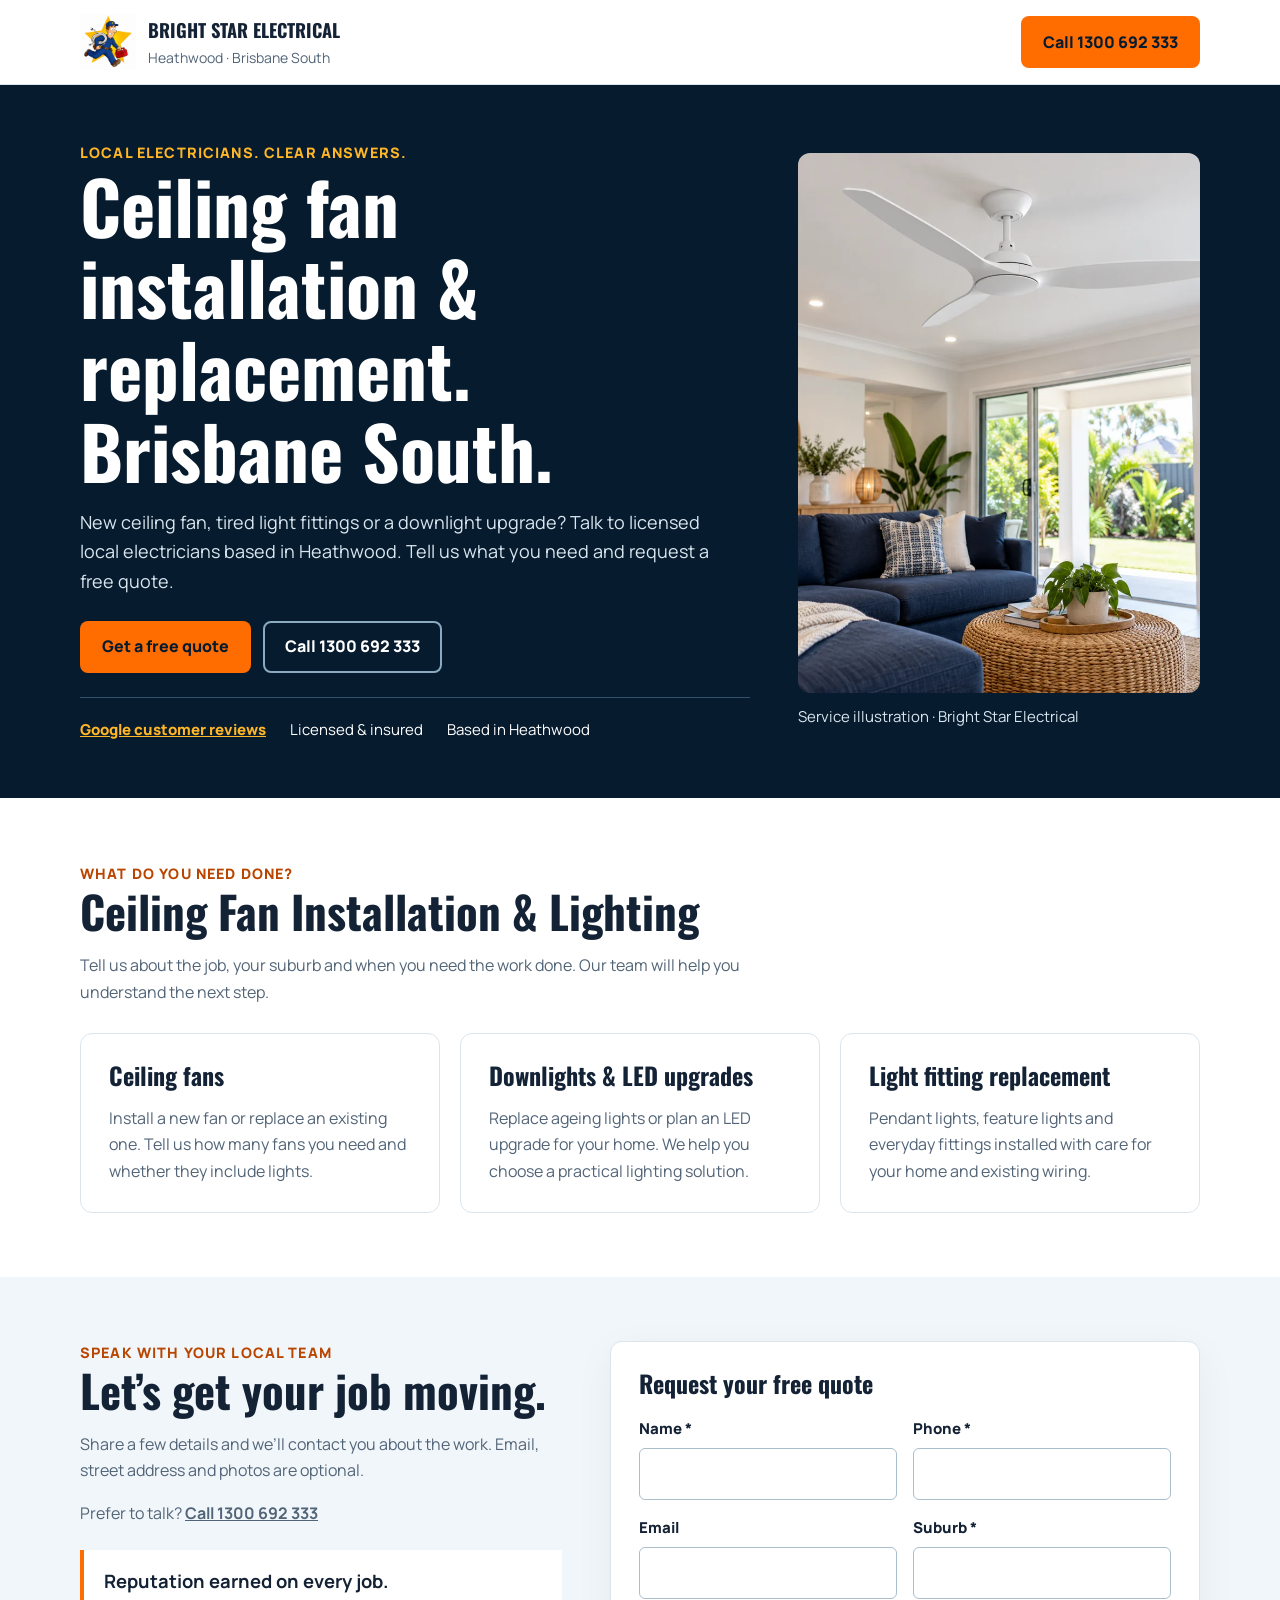
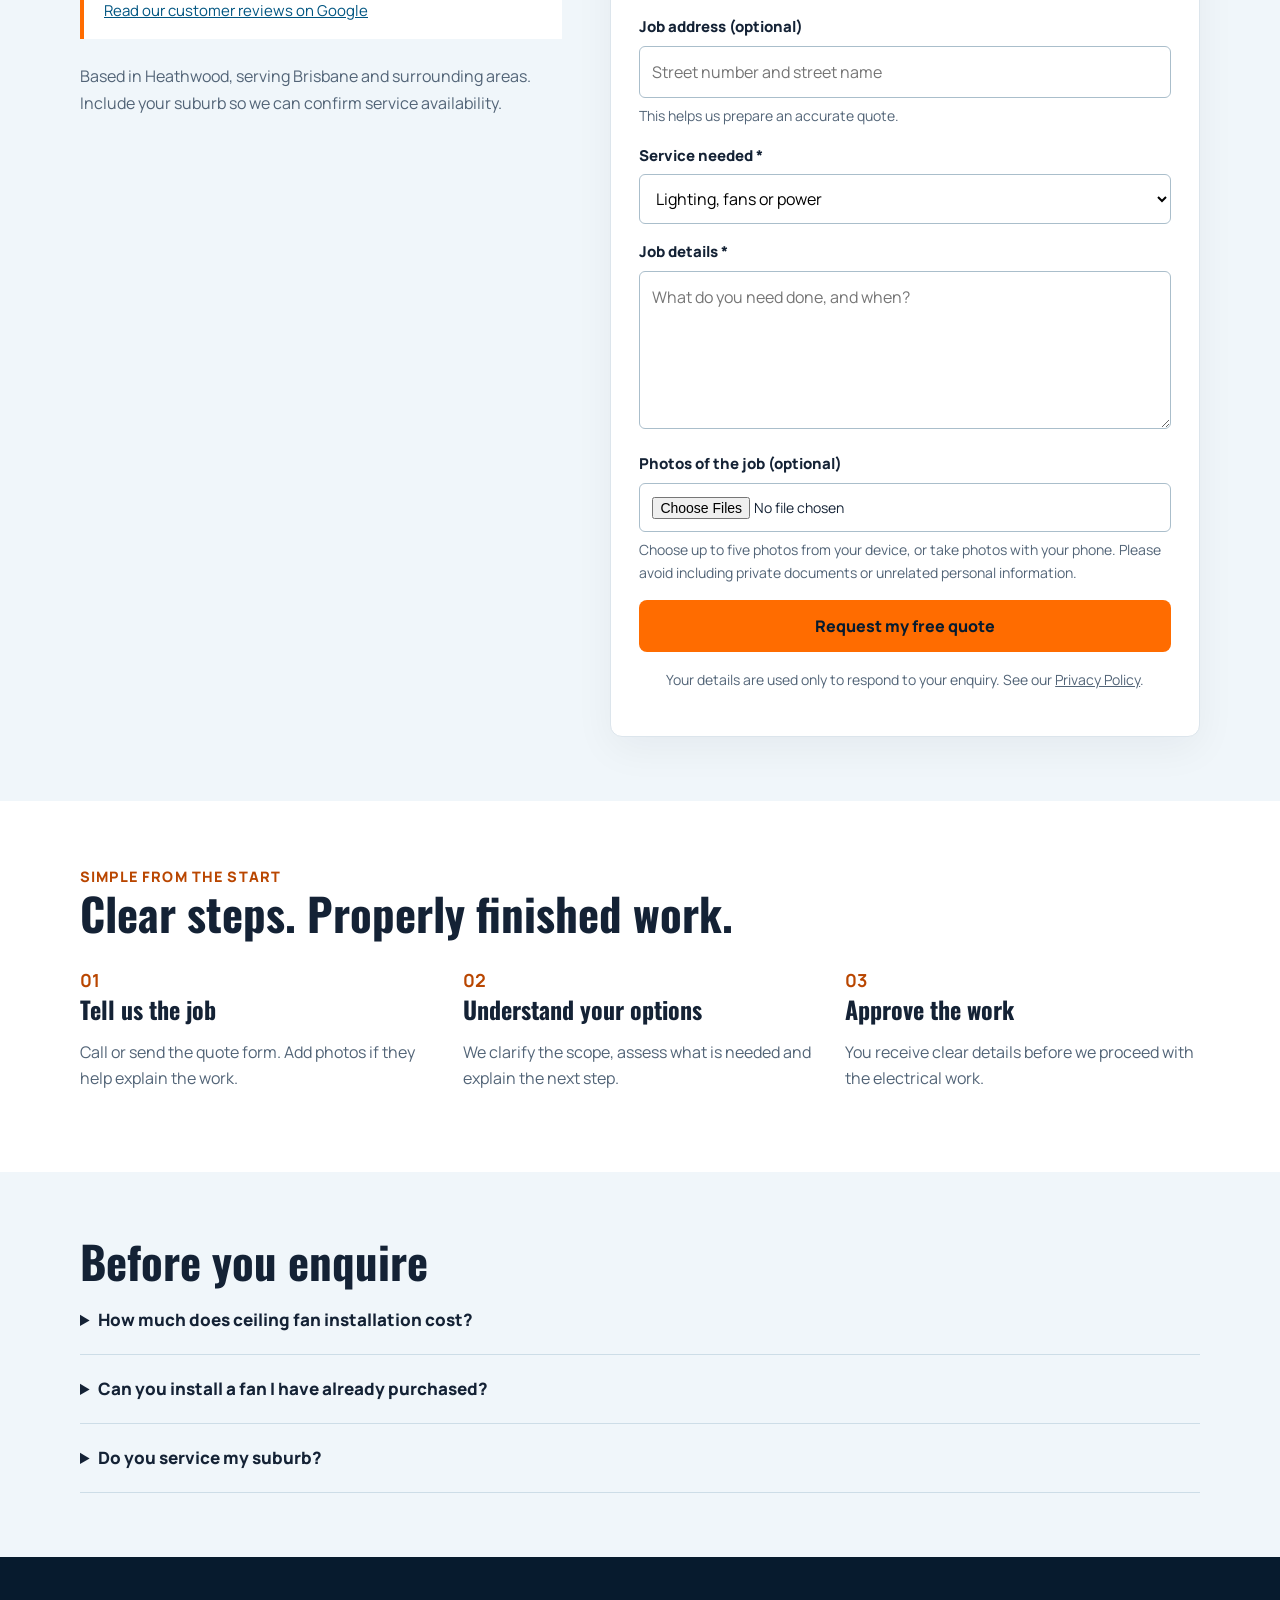
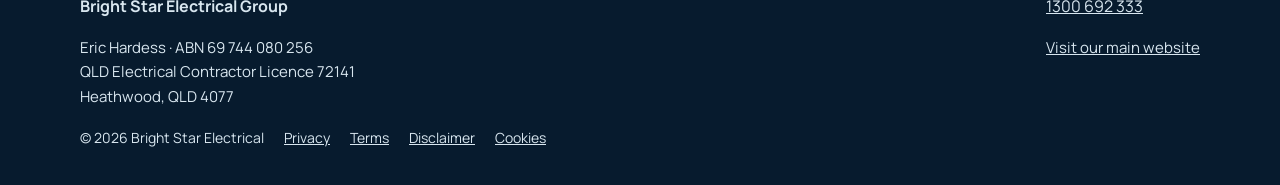
==== commit aeec3176: "Add Eric Hardess between the BSE business name and ABN in site footers" ====
--- a/ceiling-fans-lighting.html
+++ b/ceiling-fans-lighting.html
@@ -6,4 +6,4 @@
 <section class="section quote" id="quote"><div class="wrap quote-grid"><div class="quote-copy"><div class="eyebrow">Speak with your local team</div><h2>Let’s get your job moving.</h2><p>Share a few details and we’ll contact you about the work. Email, street address and photos are optional.</p><p>Prefer to talk? <a href="tel:1300692333"><strong>Call 1300 692 333</strong></a></p><div class="rating"><strong>Reputation earned on every job.</strong><a href="https://www.google.com/maps/place/Bright+Star+Electrical/@-27.5869252,152.9959677,13z/data=!4m8!3m7!1s0x6b9149dbbbc18e19:0xa3fe6ffea53fcfa1!8m2!3d-27.6314186!4d152.9908983!9m1!1b1!16s%2Fg%2F11h1mg3xy0?entry=ttu&amp;g_ep=EgoyMDI2MDkxNS4wIKXMDSoASAFQAw%3D%3D" target="_blank" rel="noopener">Read our customer reviews on Google</a></div><p>Based in Heathwood, serving Brisbane and surrounding areas. Include your suburb so we can confirm service availability.</p></div><form class="form" id="website-quote-form" enctype="multipart/form-data"><h3 style="margin-bottom:1.25rem">Request your free quote</h3><div class="form-grid"><div class="field"><label for="name">Name *</label><input id="name" name="name" autocomplete="name" required></div><div class="field"><label for="phone">Phone *</label><input id="phone" name="phone" type="tel" autocomplete="tel" required></div><div class="field"><label for="email">Email</label><input id="email" name="email" type="email" autocomplete="email"></div><div class="field"><label for="suburb">Suburb *</label><input id="suburb" name="suburb" autocomplete="address-level2" required></div><div class="field full"><label for="address">Job address (optional)</label><input id="address" name="address" autocomplete="street-address" placeholder="Street number and street name"><small class="file-help">This helps us prepare an accurate quote.</small></div><div class="field full"><label for="service">Service needed *</label><select id="service" name="service" required><option selected>Lighting, fans or power</option><option>Other electrical work</option></select></div><div class="field full"><label for="message">Job details *</label><textarea id="message" name="message" rows="5" placeholder="What do you need done, and when?" required></textarea></div><div class="field full"><label for="photos">Photos of the job (optional)</label><input id="photos" name="photos" type="file" accept="image/*" multiple aria-describedby="photos-help"><small class="file-help" id="photos-help">Choose up to five photos from your device, or take photos with your phone. Please avoid including private documents or unrelated personal information.</small></div><div class="field full"><button class="btn btn-primary" type="submit">Request my free quote</button><p class="form-status" role="status" aria-live="polite"></p><p class="privacy">Your details are used only to respond to your enquiry. See our <a href="privacy.html">Privacy Policy</a>.</p></div></div></form></div></section>
 <section class="section"><div class="wrap"><div class="eyebrow">Simple from the start</div><h2>Clear steps. Properly finished work.</h2><div class="steps"><article class="step"><strong>01</strong><h3>Tell us the job</h3><p>Call or send the quote form. Add photos if they help explain the work.</p></article><article class="step"><strong>02</strong><h3>Understand your options</h3><p>We clarify the scope, assess what is needed and explain the next step.</p></article><article class="step"><strong>03</strong><h3>Approve the work</h3><p>You receive clear details before we proceed with the electrical work.</p></article></div></div></section>
 <section class="section faq"><div class="wrap"><h2>Before you enquire</h2><details><summary>How much does ceiling fan installation cost?</summary><p>The quote depends on the number of fans, whether we are replacing existing fittings, access and any wiring changes. Send your job details and photos so we can assess the work.</p></details><details><summary>Can you install a fan I have already purchased?</summary><p>Tell us the fan make and model and where you want it installed. We can assess suitability and confirm what is needed for the installation.</p></details><details><summary>Do you service my suburb?</summary><p>We are based in Heathwood and service Brisbane and surrounding areas. Include your suburb in the form or call to confirm availability.</p></details></div></section></main>
-<footer><div class="wrap"><div class="footer-row"><div><strong>Bright Star Electrical Group</strong><p>Heathwood, QLD 4077 · ABN 69 744 080 256<br>QLD Electrical Contractor Licence 72141</p></div><div><a href="tel:1300692333">1300 692 333</a><p><a href="/">Visit our main website</a></p></div></div><div class="legal"><span>© 2026 Bright Star Electrical</span><a href="privacy.html">Privacy</a><a href="terms.html">Terms</a><a href="disclaimer.html">Disclaimer</a><a href="cookie-notice.html">Cookies</a></div></div></footer><div class="mobile-bar"><a class="btn btn-secondary" href="tel:1300692333">Call now</a><a class="btn btn-primary" href="#quote">Free quote</a></div><script src="site.js" defer></script><script src="landing.js" defer></script></body></html>+<footer><div class="wrap"><div class="footer-row"><div><strong>Bright Star Electrical Group</strong><p>Eric Hardess · ABN 69 744 080 256<br>QLD Electrical Contractor Licence 72141<br>Heathwood, QLD 4077</p></div><div><a href="tel:1300692333">1300 692 333</a><p><a href="/">Visit our main website</a></p></div></div><div class="legal"><span>© 2026 Bright Star Electrical</span><a href="privacy.html">Privacy</a><a href="terms.html">Terms</a><a href="disclaimer.html">Disclaimer</a><a href="cookie-notice.html">Cookies</a></div></div></footer><div class="mobile-bar"><a class="btn btn-secondary" href="tel:1300692333">Call now</a><a class="btn btn-primary" href="#quote">Free quote</a></div><script src="site.js" defer></script><script src="landing.js" defer></script></body></html>
